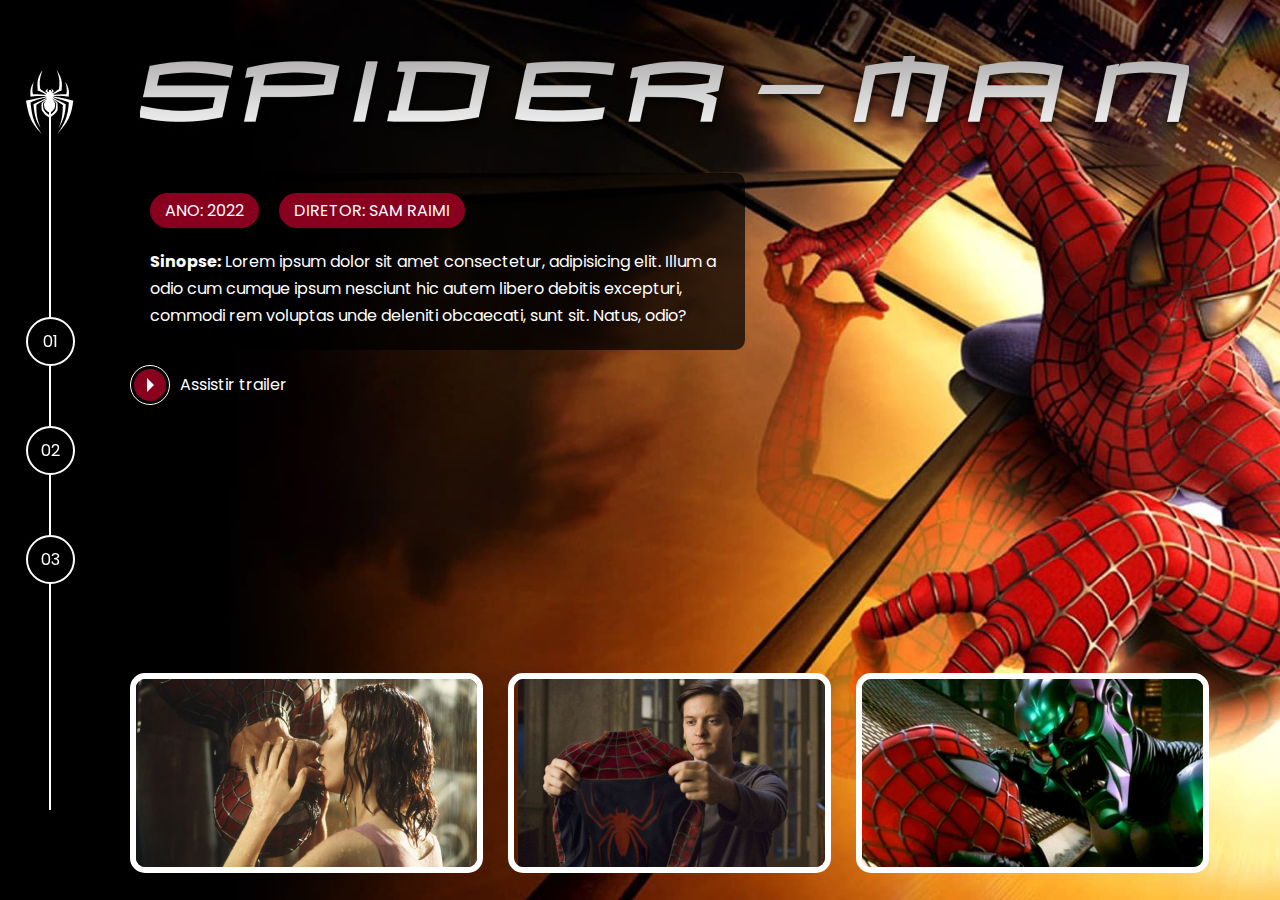
==== pages/tobey-maguire/spiderman1.html @ 325ec7a4 "Layout e animações da página" ====
<!DOCTYPE html>
<html lang="en">
<head>
  <meta charset="UTF-8">
  <meta http-equiv="X-UA-Compatible" content="IE=edge">
  <meta name="viewport" content="width=device-width, initial-scale=1.0">
  <link rel="stylesheet" href="../../assets/css/internal.css">
  <!--Lib Fancybox-->
  <link
  rel="stylesheet"
  href="https://cdn.jsdelivr.net/npm/@fancyapps/ui@4.0/dist/fancybox.css"
/>

  <title>Spider-Man | Multiversos</title>

</head>
<body>
  <div class="s-wrapper">

    
    <div class="s-left-column">
      <nav class="navigator">
          <div class="navigator__icon">
            <a href="../../index.html">
              <img src="../../assets/images/icons/spiderman1.png" alt="">
            </a>
          </div>
          <ul>
            <li><a href="#">01</a></li>
            <li><a href="#">02</a></li>
            <li><a href="#">03</a></li>
          </ul>
        </nav>
      </div>

      <div class="s-main-content s-spiderman-01-01">
        <div class="s-main-content__top">

          <div class="s-logo">
            <img src="../../assets/images/spiderman-tobey/movie-01/logo.png" alt="Spiderman (2022)">
          </div>

          <div class="s-description">
            <div class="pills">
              <ul>
                <li>Ano: 2022</li>
                <li>Diretor: Sam Raimi</li>
              </ul>
            </div>

            <div class="s-description__text">
              <p>
                <strong>Sinopse:</strong> Lorem ipsum dolor sit amet consectetur, adipisicing elit. Illum a odio cum cumque ipsum nesciunt hic autem libero debitis excepturi, commodi rem voluptas unde deleniti obcaecati, sunt sit. Natus, odio?
              </p>
            </div>
          </div>

          <div class="s-links">
            <ul>
              <li>
                <a href="https://www.youtube.com/watch?v=1UAzz8ncM68" class="link-button" target="_blank">
                  <span class="icon">
                    <div class="play-icon"></div>
                  </span>
                  <span class="label">
                    Assistir trailer
                  </span>
                </a>
              </li>
            </ul>
          </div>

        </div>
        <div class="s-main-content__bottom">
          <div class="gallery">
            <ul>
              <li>
                <a data-fancybox href="../../assets/images/spiderman-tobey/movie-01/gallery/image-01-full.jpg">
                  <img src="../../assets/images/spiderman-tobey/movie-01/gallery/image-01.png" alt=""></a></li>
              <li>
                <a data-fancybox href="../../assets/images/spiderman-tobey/movie-01/gallery/image-02-full.jpg">
                  <img src="../../assets/images/spiderman-tobey/movie-01/gallery/image-02.png" alt=""></a></li>
              <li>
                <a data-fancybox href="../../assets/images/spiderman-tobey/movie-01/gallery/image-03-full.jpg">
                  <img src="../../assets/images/spiderman-tobey/movie-01/gallery/image-03.png" alt=""></a></li>
            </ul>
          </div>
        </div>
      </div>
  </div>
<script src="https://cdn.jsdelivr.net/npm/@fancyapps/ui@4.0/dist/fancybox.umd.js"></script>
<script>
  //  JavaScript will go here
</script>
</body>
</html>
---- assets/css/internal.css ----
@import url(reset.css);
@import url(global.css);

.s-wrapper{
  display: flex;
  height: 100vh;
  flex-flow: row nowrap;
}

.s-wrapper .s-left-column{
  width: 100px;
  height: 100%;
  display: flex;
  justify-content: center;
  align-items: center;
  position: fixed;
  padding-right: 50px;
  left: 0;
  top: 0;
  z-index: 1;
}

.s-wrapper .s-main-content{
  height: 100%;
  width: 100%;
  background-color: gray;
  padding-left: 130px;
}

.navigator{
  height: 80vh;
  display: flex;
  justify-content: center;
  align-items: center;
  width: 100%;
  position: relative;
}

.navigator ul li{
  margin: 60px 0;
  list-style: none;
}

.navigator ul li:first-child{
  margin-top: 0;
}

.navigator ul li:last-child{
  margin-bottom: 0;
}

.navigator ul li a{
  color: white;
  border: 2px solid white;
  width: 45px;
  height: 45px;
  border-radius: 50%;
  background-color: black;
  display: flex;
  align-items: center;
  justify-content: center;
}

.navigator::before{
  content: "";
  position: absolute;
  top: 0;
  width: 2px;
  height: 100%;
  background-color: white;
  z-index: 0;
}

.navigator ul{
  z-index: 1;
}

.navigator ul li a:hover,
.navigator ul li a.active{
  color: var(--primary-color);
  background-color: white;
}

.navigator .navigator__icon{
  position: absolute;
  top: -20px; 
}

.s-wrapper .s-main-content{
  height: 100%;
  width: 100%;
  background-color: gray;
  padding-left: 130px;
}

.s-wrapper .s-main-content__top{
  height: 80vh;
  display: flex;
  flex-direction: column;
  justify-content: flex-start;
}

.s-wrapper .s-main-content__bottom{
  height: 20vh;
  display: flex;
  flex-direction: column;
  justify-content: flex-end;
}

.s-wrapper .s-main-content .s-logo img{
  margin-top: 50px;
  margin-left: 0;
  margin-bottom: 30px;
}

.pills ul{
  display: flex;
  flex-direction: row;
  list-style: none;
}

.pills ul li{
  background-color: var(--primary-color);
  color: white;
  padding: 5px 15px;
  margin: 0 10px;
  border-radius: 20px;
  text-transform: uppercase;
}

.pills ul li:first-child{
  margin-left: 0;
}

.s-wrapper .s-main-content__top .s-description{
  background-color: rgba(0, 0, 0, 0.7);
  max-width: 50%;
  padding: 20px;
  border-radius: 10px;
}

.s-wrapper .s-main-content__top .s-description .s-description__text p{
  color: white;
  line-height: 170%;
}

.s-wrapper .s-main-content__top .s-description .pills{
  margin-bottom: 20px;
}

a.link-button{
  display: flex;
  align-items: center;
  justify-content: center;
  color: white;
}

a.link-button .icon{
  width: 32px;
  height: 32px;
  padding: 3px;
  background-color: var(--primary-color);
  border: 1px solid white;
  background-clip: content-box;
  border-radius: 50%;
  position: relative;
  display: flex;
  align-items: center;
  justify-content: center;
}

a.link-button .icon .play-icon{
  border: 7px solid white;
  width: 0;
  height: 0;
  border-top-color: transparent;
  border-bottom-color: transparent;
  border-right-color: transparent;
  margin-right: -7px;
}

a.link-button .label{
  margin-left: 10px;
}

.s-wrapper s.s-main-content .s-links{
  padding: 20px;
  padding-left: 0;
}

.s-wrapper .s-main-content .s-links ul{
  display: flex;
  flex-direction: row;
  list-style: none;
  margin-top: 15px;
}

.gallery{
  padding: 20px;
  padding-left: 0;
}

.gallery ul{
  display: flex;
  flex-direction: row;
  list-style: none;
}

.gallery ul li{
  margin-left: 25px;
}

.gallery ul li:first-child{
  margin-left: 0px;
}

.gallery ul li a img{
  border: 6px solid white;
  border-radius: 15px;
}

.s-spiderman-01-01{
  background-image: url(../images/spiderman-tobey/movie-01/background.png);
  background-size: cover;
}
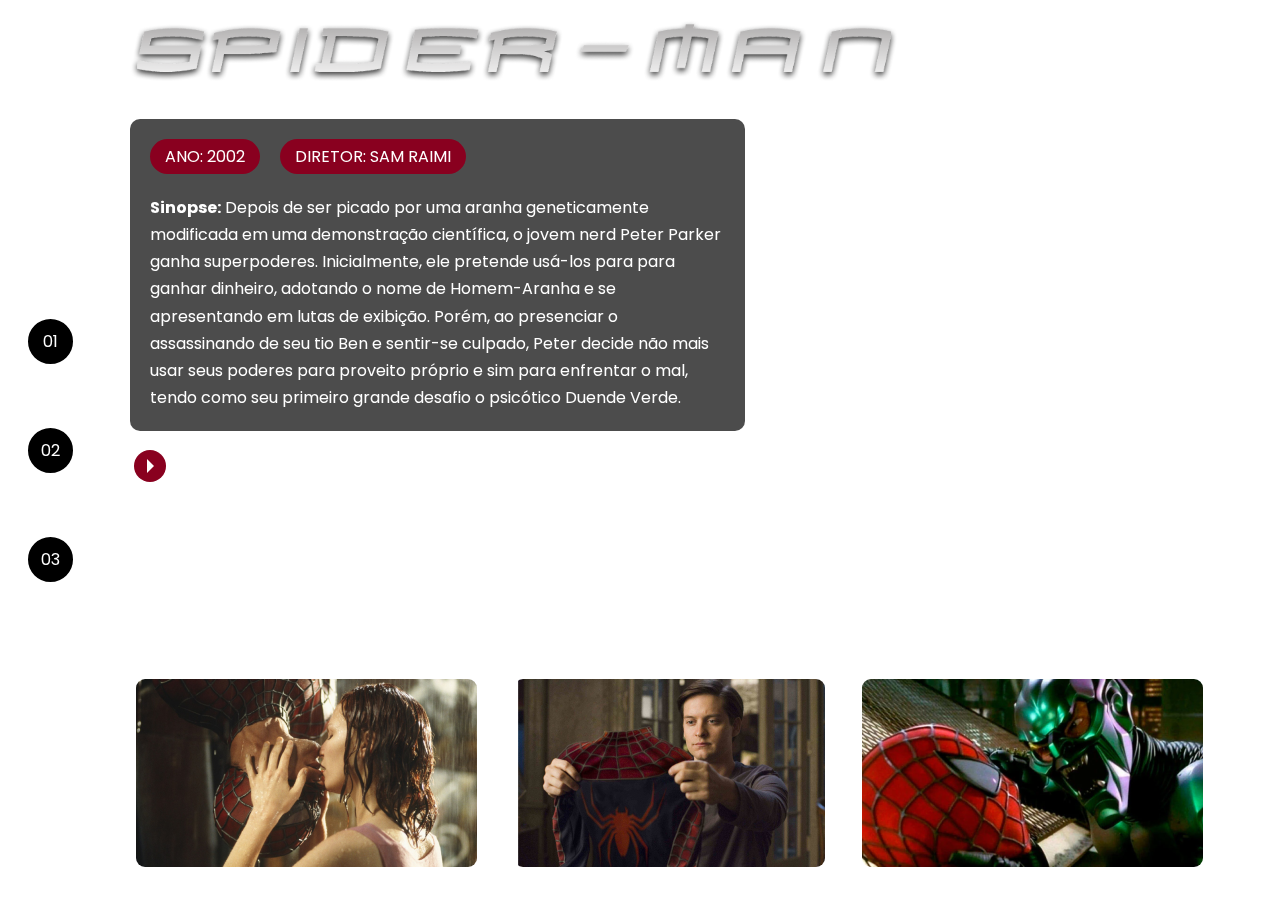
==== commit bc12eb20: "Finalizado projeto com todas as páginas da pagina" ====
--- a/pages/tobey-maguire/spiderman1.html
+++ b/pages/tobey-maguire/spiderman1.html
@@ -17,7 +17,11 @@
 <body>
   <div class="s-wrapper">
 
-    
+    <!-- Background com video -->
+    <video loop autoplay muted>
+      <source src="../../assets/videos/spiderman-01/trailer-movie-01.mp4" type="video/mp4">
+    </video>
+
     <div class="s-left-column">
       <nav class="navigator">
           <div class="navigator__icon">
@@ -26,14 +30,17 @@
             </a>
           </div>
           <ul>
-            <li><a href="#">01</a></li>
-            <li><a href="#">02</a></li>
-            <li><a href="#">03</a></li>
+            <li><a href="spiderman1.html">01</a></li>
+            <li><a href="spiderman2.html">02</a></li>
+            <li><a href="spiderman3.html">03</a></li>
           </ul>
         </nav>
       </div>
-
-      <div class="s-main-content s-spiderman-01-01">
+      
+      <!-- Background com imagem -->
+      <!-- <div class="s-main-content s-spiderman-01-01"> -->
+      <!-- Background com video -->
+      <div class="s-main-content">
         <div class="s-main-content__top">
 
           <div class="s-logo">
@@ -43,14 +50,14 @@
           <div class="s-description">
             <div class="pills">
               <ul>
-                <li>Ano: 2022</li>
+                <li>Ano: 2002</li>
                 <li>Diretor: Sam Raimi</li>
               </ul>
             </div>
 
             <div class="s-description__text">
               <p>
-                <strong>Sinopse:</strong> Lorem ipsum dolor sit amet consectetur, adipisicing elit. Illum a odio cum cumque ipsum nesciunt hic autem libero debitis excepturi, commodi rem voluptas unde deleniti obcaecati, sunt sit. Natus, odio?
+                <strong>Sinopse:</strong> Depois de ser picado por uma aranha geneticamente modificada em uma demonstração científica, o jovem nerd Peter Parker ganha superpoderes. Inicialmente, ele pretende usá-los para para ganhar dinheiro, adotando o nome de Homem-Aranha e se apresentando em lutas de exibição. Porém, ao presenciar o assassinando de seu tio Ben e sentir-se culpado, Peter decide não mais usar seus poderes para proveito próprio e sim para enfrentar o mal, tendo como seu primeiro grande desafio o psicótico Duende Verde.
               </p>
             </div>
           </div>
--- a/assets/css/internal.css
+++ b/assets/css/internal.css
@@ -5,6 +5,11 @@
   display: flex;
   height: 100vh;
   flex-flow: row nowrap;
+}
+
+.s-wrapper video{
+  position: fixed;
+  width: 100%;
 }
 
 .s-wrapper .s-left-column{
@@ -23,8 +28,8 @@
 .s-wrapper .s-main-content{
   height: 100%;
   width: 100%;
-  background-color: gray;
   padding-left: 130px;
+  position: relative;
 }
 
 .navigator{
@@ -86,12 +91,6 @@
   top: -20px; 
 }
 
-.s-wrapper .s-main-content{
-  height: 100%;
-  width: 100%;
-  background-color: gray;
-  padding-left: 130px;
-}
 
 .s-wrapper .s-main-content__top{
   height: 80vh;
@@ -108,9 +107,11 @@
 }
 
 .s-wrapper .s-main-content .s-logo img{
-  margin-top: 50px;
+  margin-top: 20px;
   margin-left: 0;
   margin-bottom: 30px;
+  max-height: 15vh;
+  max-width: 60vw;
 }
 
 .pills ul{
@@ -222,4 +223,9 @@
 .s-spiderman-01-01{
   background-image: url(../images/spiderman-tobey/movie-01/background.png);
   background-size: cover;
+}
+
+.s-spiderman-01-02{
+  background-image: url(../images/spiderman-tobey/movie-02/background.png);
+  background-size: cover;
 }